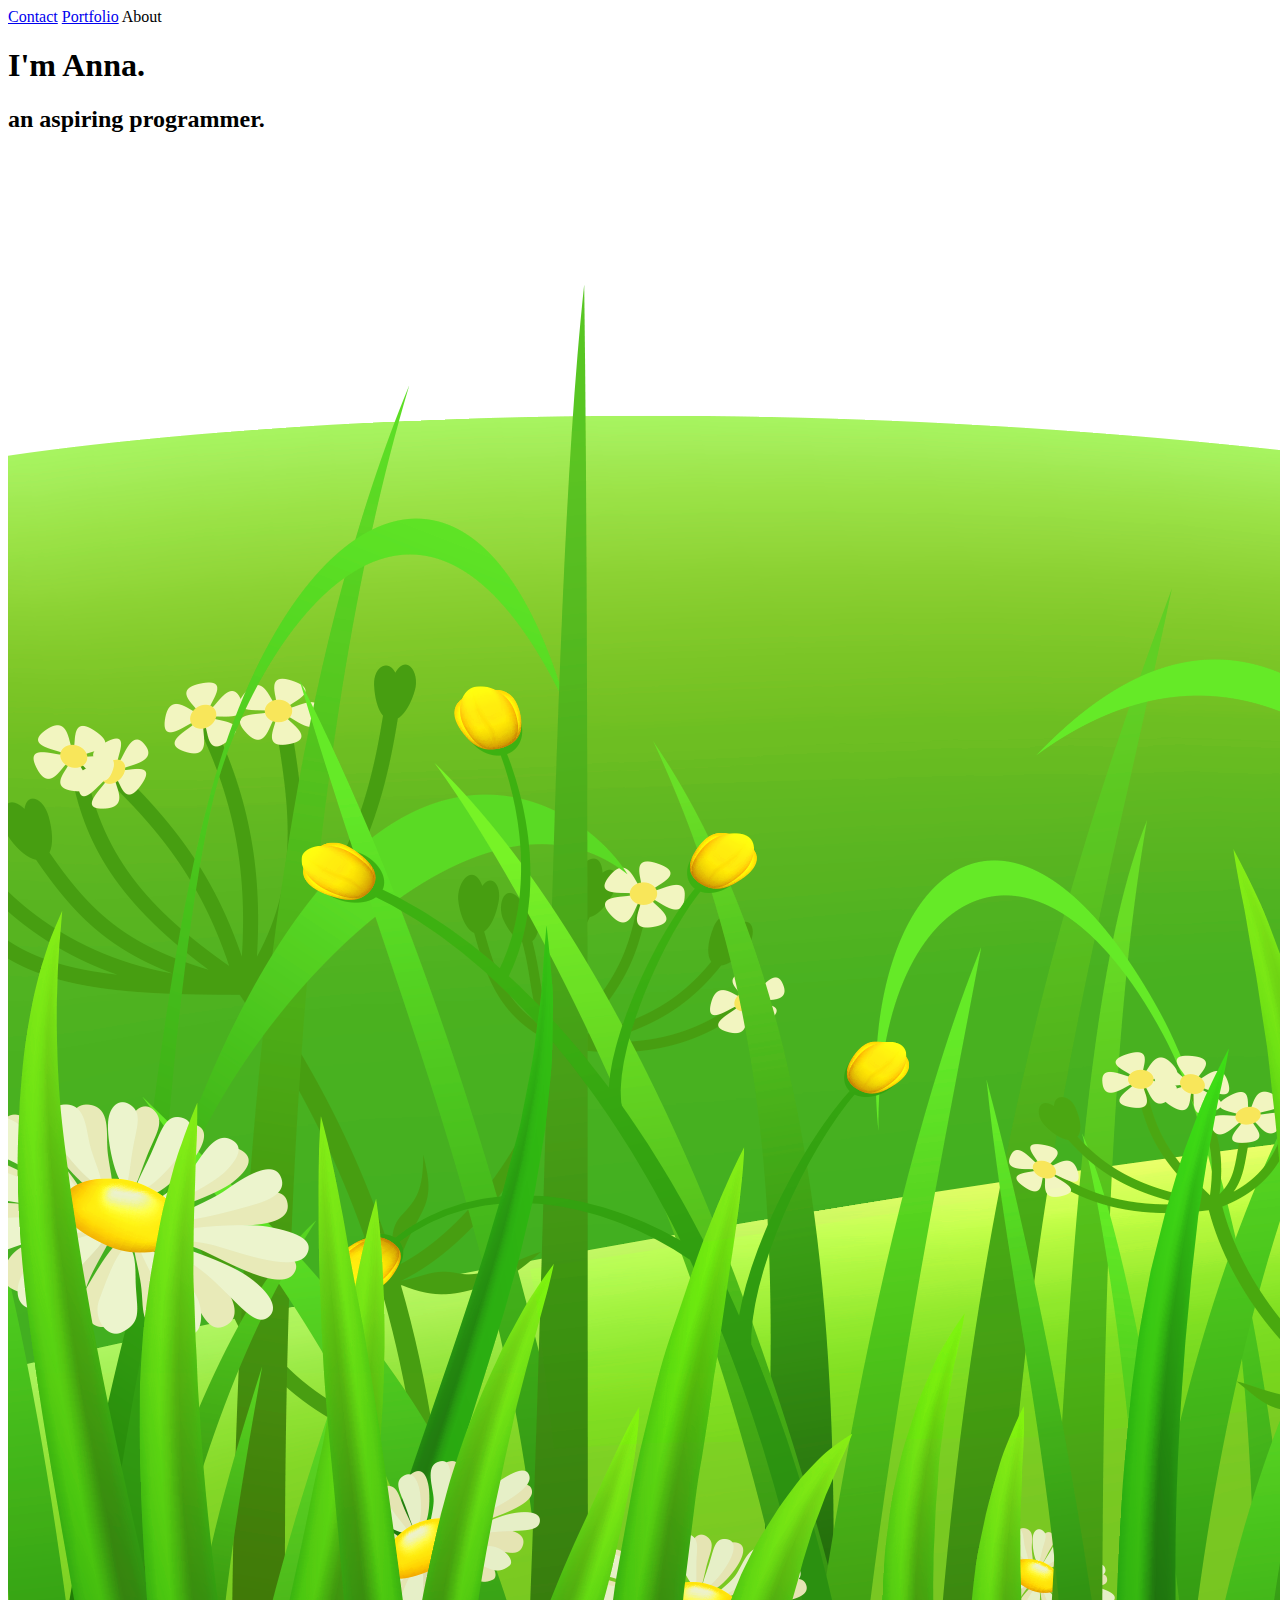
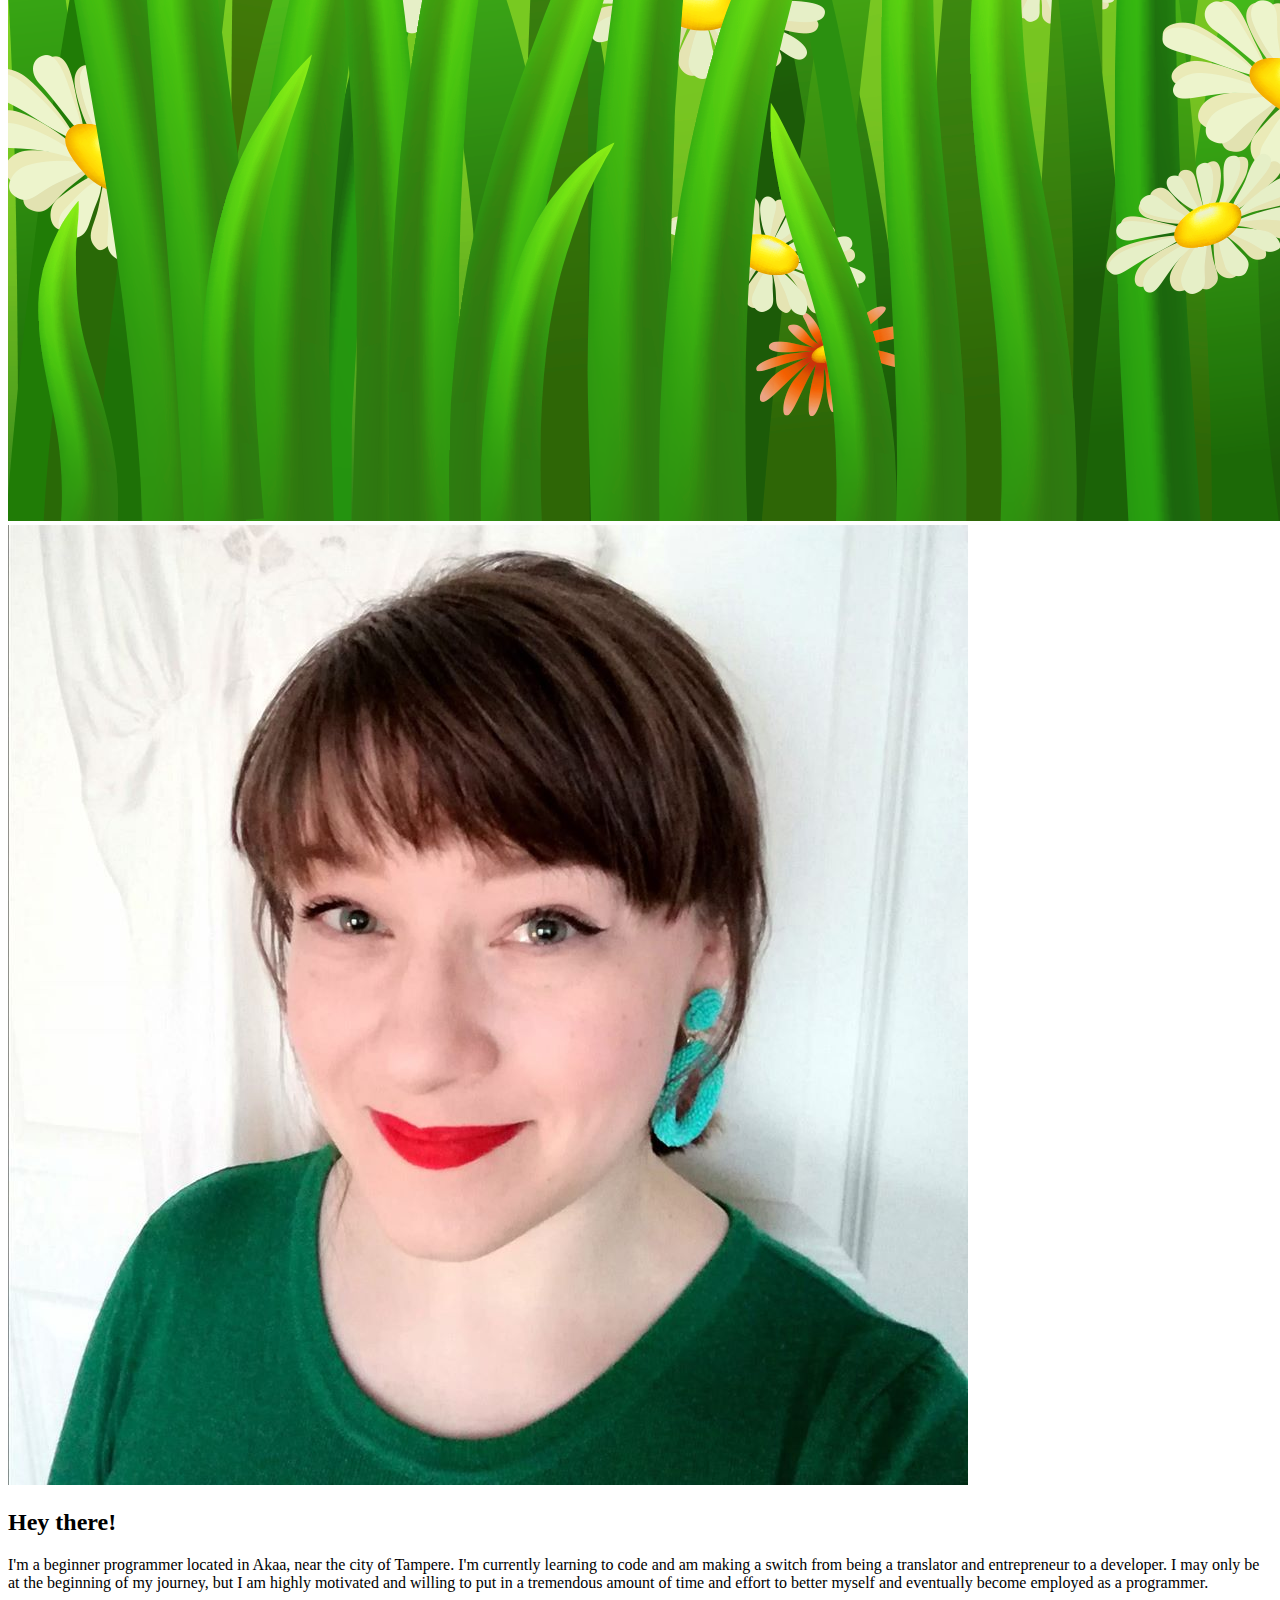
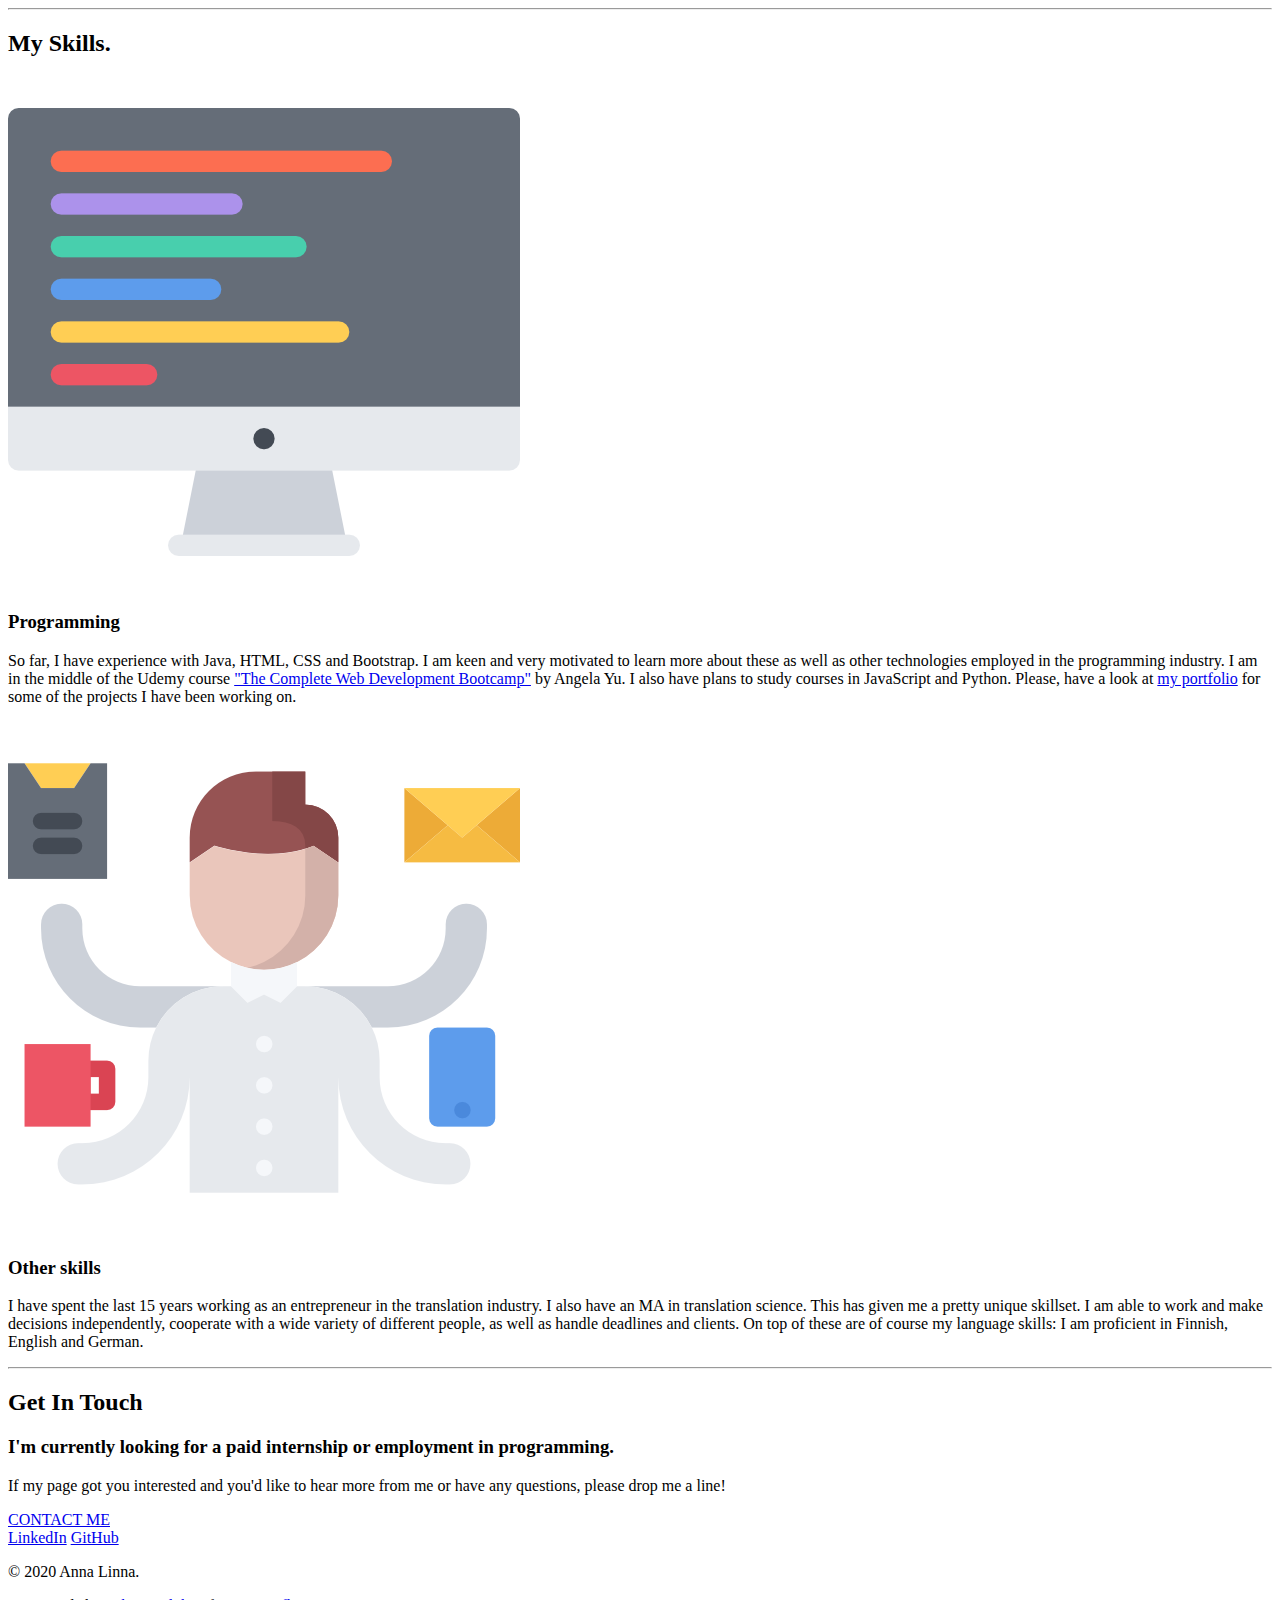
==== index.html @ 92593e17 "initial upload" ====
<!DOCTYPE html>
<html lang="en" dir="ltr">

<head>
  <meta charset="utf-8">
  <title>Anna Linna</title>
  <link rel="stylesheet" href="css/styles.css">
  <link href="https://fonts.googleapis.com/css?family=Abel|Indie+Flower|Overpass&display=swap" rel="stylesheet">

</head>

<body>

  <div class="top-container">
    <a class="header-link" href="#contact">Contact</a>
    <a class="header-link" href="portfolio.html">Portfolio</a>
    <a class="header-link">About</a>
    <h1>I'm Anna.</h1>
    <h2>an aspiring programmer.</h2>
    <img class="meadow" src="images/meadow.png" alt="meadow-img">
  </div>
  <div class="middle-container">
    <div class="profile">
      <img class="profilepic" src="images/profiili-helmikuu.jpg" alt="profile-picture">
      <h2>Hey there!</h2>
      <p class="hey">I'm a beginner programmer located in Akaa, near the city of Tampere.
        I'm currently learning to code and am making a switch from being a translator and entrepreneur to a developer.
        I may only be at the beginning of my journey, but I am highly motivated and willing to put in a tremendous amount of
        time and effort to better myself and eventually become employed as a programmer.</p>
    </div>
    <hr>
    <div class="skills">
      <h2>My Skills.</h2>
      <div class="item-row">
        <img class="left-image" src="images/programming.png" alt="programming-image">
        <h3>Programming</h3>
        <p>So far, I have experience with Java, HTML, CSS and Bootstrap.
          I am keen and very motivated to learn more
          about these as well as other technologies employed in the programming industry. I am in the middle of the Udemy course
          <a href="https://www.udemy.com/course/the-complete-web-development-bootcamp/">"The Complete Web Development Bootcamp"</a> by Angela Yu.
          I also have plans to study courses in JavaScript and Python. Please, have a look at <a href="portfolio.html"> my portfolio</a>
          for some of the projects I have been working on.</p>
      </div>
      <div class="item-row">
        <img class="right-image" src="images/multitask.png" alt="multitask-image">
        <h3>Other skills</h3>
        <p>I have spent the last 15 years working as an entrepreneur in the translation industry. I also have an MA in translation science.
          This has given me a pretty unique skillset. I am able to work and make decisions independently, cooperate with a wide variety of different people, as well as handle deadlines and clients.
          On top of these are of course my language skills: I am proficient in Finnish, English and German.
        </p>
      </div>
    </div>
    <hr>
    <div class="contact-me">
      <h2>Get In Touch</h2>
      <h3>I'm currently looking for a paid internship or employment in programming.</h3>
      <p>If my page got you interested and you'd like to hear more from me or have any questions, please drop me a line!</p>
      <a class="mail-button btn" href="mailto:linna.anna@gmail.com">CONTACT ME</a>
    </div>
  </div>


  <div class="bottom-container" id="contact">
    <a class="footer-link" href="https://www.linkedin.com/in/linnaanna">LinkedIn</a>
    <a class="footer-link" href="https://github.com/linnaanna/">GitHub</a>
    <p class="copyright">© 2020 Anna Linna.</p>

    <p class="attribution">Icons made by <a href="https://www.flaticon.com/<?=_('authors/')?>nikita-golubev" title="Nikita Golubev">Nikita Golubev</a> from <a href="https://www.flaticon.com/" title="Flaticon">www.flaticon.com</a></p>
  </div>

</body>

</html>
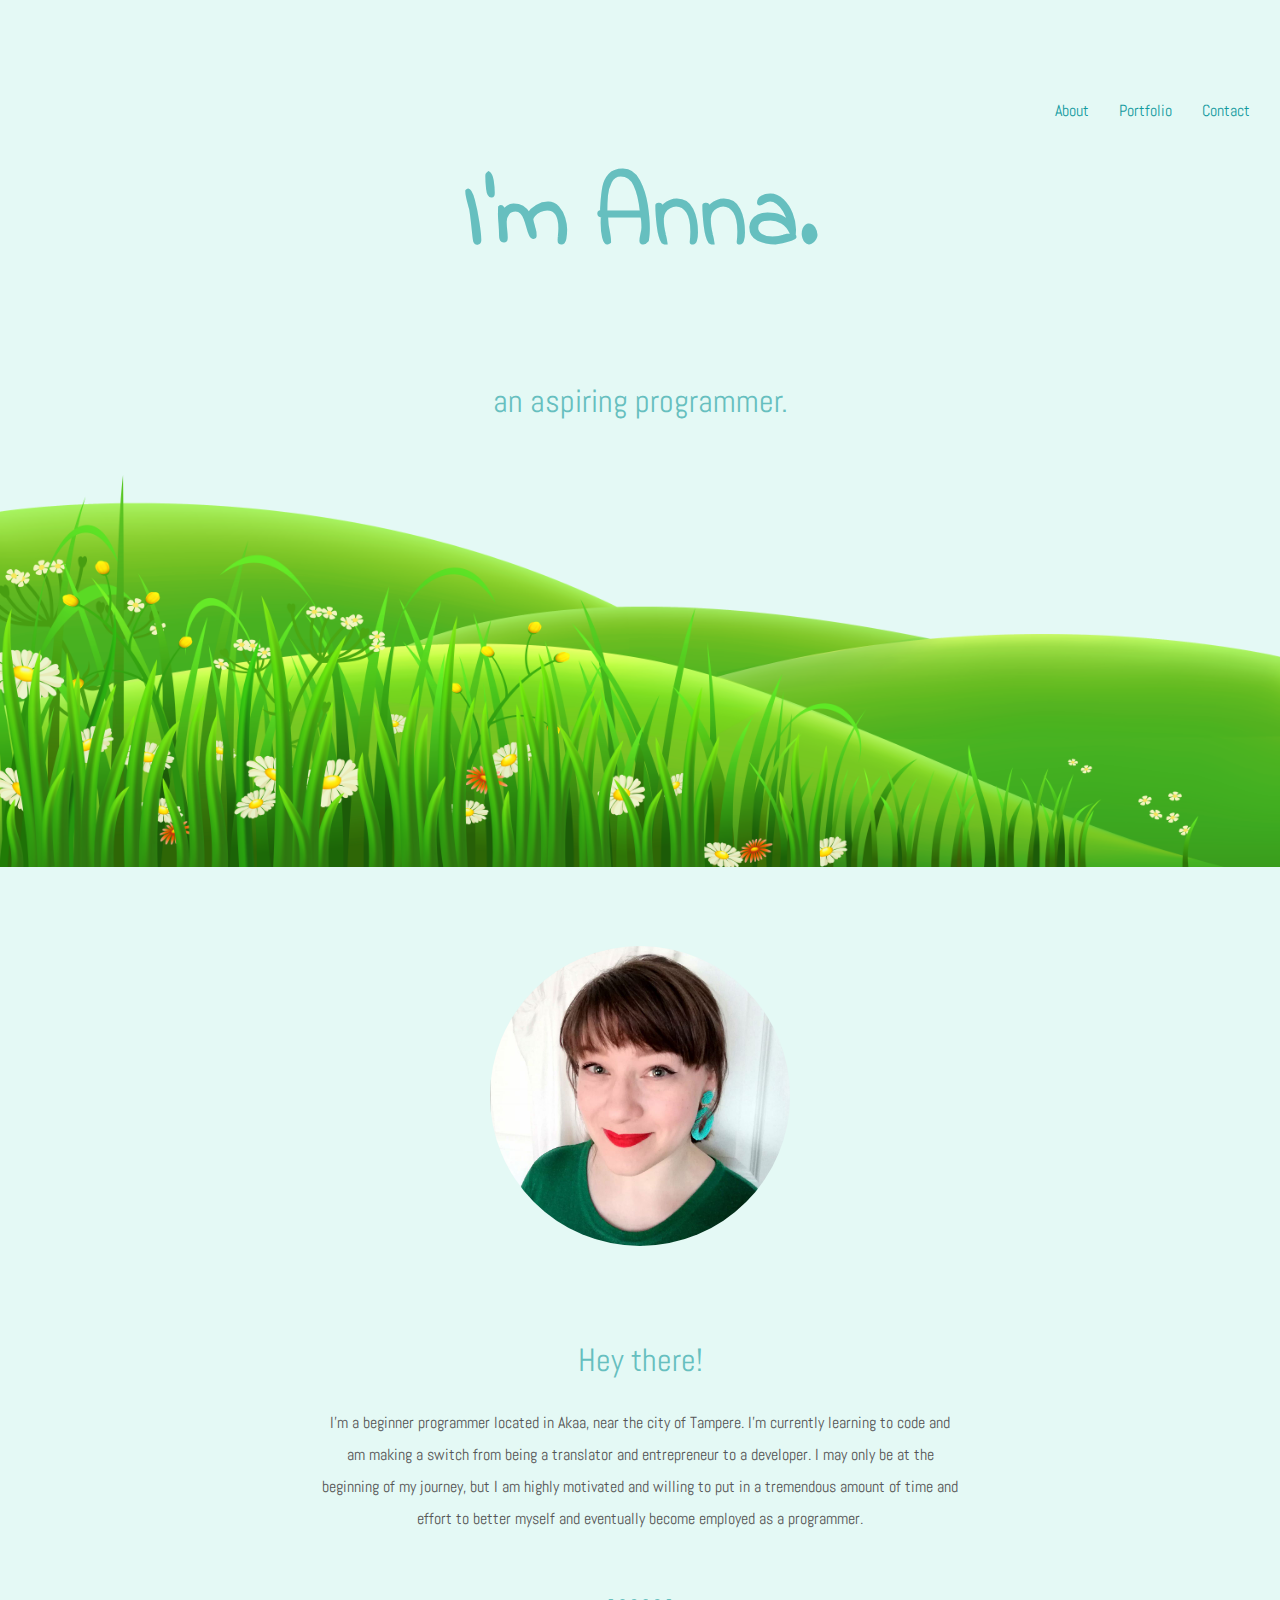
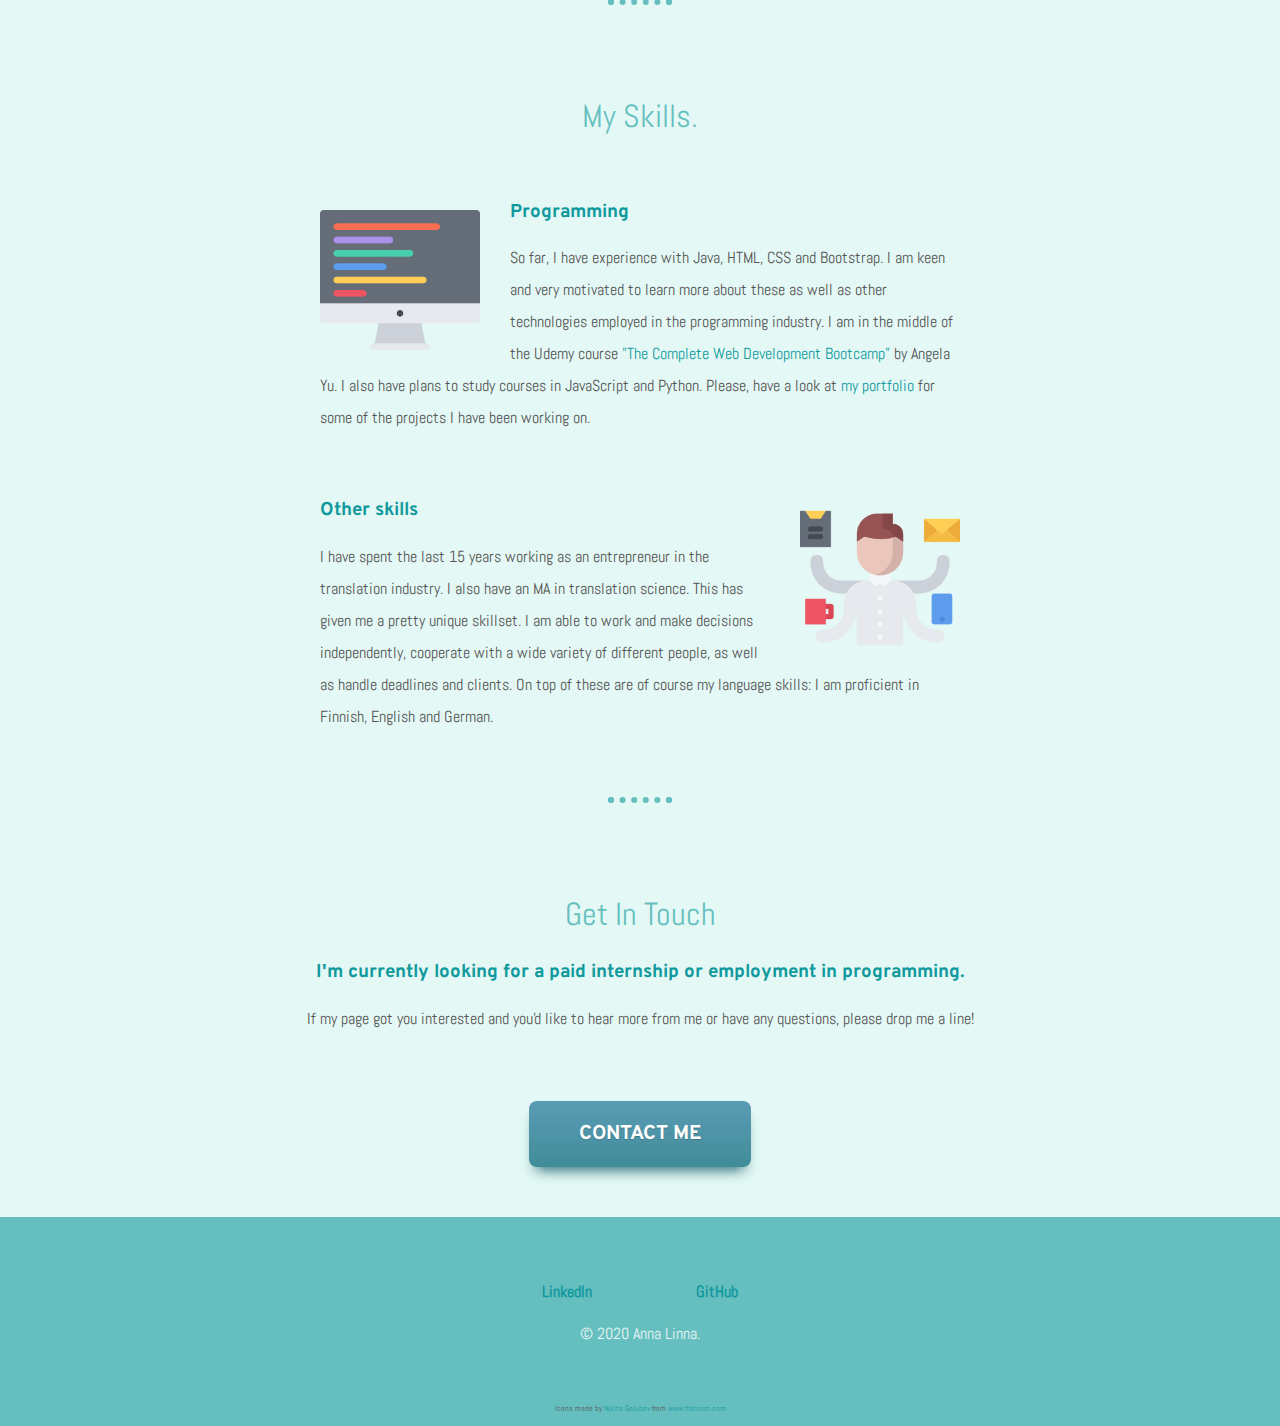
==== commit 1c928fe0: "Bug fix" ====
--- a/index.html
+++ b/index.html
@@ -4,7 +4,7 @@
 <head>
   <meta charset="utf-8">
   <title>Anna Linna</title>
-  <link rel="stylesheet" href="css/styles.css">
+  <link rel="stylesheet" href="CSS/styles.css">
   <link href="https://fonts.googleapis.com/css?family=Abel|Indie+Flower|Overpass&display=swap" rel="stylesheet">
 
 </head>
--- a/CSS/styles.css
+++ b/CSS/styles.css
@@ -0,0 +1,182 @@
+body {
+  margin: 0;
+  text-align: center;
+}
+
+h1 {
+  font-size: 6rem;
+  margin: 50px auto 0 auto;
+  font-family: 'Indie Flower', cursive;
+  color: #66BFBF;
+}
+
+h2 {
+  font-family: 'Abel', sans-serif;
+  font-size: 2rem;
+  color: #66BFBF;
+  font-weight: normal;
+  padding-top: 5%;
+}
+
+h3 {
+  font-family: 'Overpass', sans-serif;
+  color: #11999E;
+}
+
+p {
+  color: #545454;
+  font-family: 'Abel', sans-serif;
+  line-height: 2;
+}
+
+a {
+  color: #11999E;
+  font-family: 'Abel', sans-serif;
+  text-decoration: none;
+}
+
+a:hover {
+  color: #61d4b3;
+}
+
+hr {
+  border: dotted #66BFBF 6px;
+  border-bottom: none;
+  width: 4%;
+  margin-top: auto;
+}
+
+/* Top container about*/
+.hey {
+  width: 50%;
+  margin: auto auto 5% auto;
+}
+
+.top-container {
+  background-color: #e4f9f5;
+  position: relative;
+  padding-top: 100px;
+}
+
+.top-cloud {
+  position: absolute;
+  right: 300px;
+  top: 50px;
+}
+
+.meadow {
+  width: 100%;
+}
+
+.header-link {
+  text-decoration: none;
+  float: right;
+  padding-right: 30px;
+}
+
+/* Middle container */
+.middle-container {
+  background-color: #e4f9f5;
+}
+
+.profilepic {
+  height: 300px;
+  margin-top: 75px;
+  border-radius: 100%;
+}
+
+.left-image {
+  width: 25%;
+  float: left;
+  margin-right: 30px;
+}
+
+.right-image {
+  width: 25%;
+  float: right;
+  margin-left: 30px;
+}
+
+.item-row {
+  width: 50%;
+  margin: 5% auto 5% auto;
+  text-align: left;
+}
+
+/* Bottom container */
+.bottom-container {
+  background-color: #66BFBF;
+  padding-top: 5%;
+}
+
+.btn {
+  -moz-box-shadow: 0 10px 14px -7px #276873;
+  -webkit-box-shadow: 0 10px 14px -7px #276873;
+  box-shadow: 0 10px 14px -7px #276873;
+  background: -webkit-gradient(linear, left top, left bottom, color-stop(0.05, #599bb3), color-stop(1, #408c99));
+  background: -moz-linear-gradient(top, #599bb3 5%, #408c99 100%);
+  background: -webkit-linear-gradient(top, #599bb3 5%, #408c99 100%);
+  background: -o-linear-gradient(top, #599bb3 5%, #408c99 100%);
+  background: -ms-linear-gradient(top, #599bb3 5%, #408c99 100%);
+  background: linear-gradient(to bottom, #599bb3 5%, #408c99 100%);
+  filter: progid:DXImageTransform.Microsoft.gradient(startColorstr='#599bb3', endColorstr='#408c99', GradientType=0);
+  background-color: #599bb3;
+  -webkit-border-radius: 8px;
+  -moz-border-radius: 8px;
+  border-radius: 8px;
+  display: inline-block;
+  cursor: pointer;
+  color: #ffffff;
+  font-family: 'Overpass', sans-serif;
+  font-size: 20px;
+  font-weight: bold;
+  padding: 20px 50px;
+  margin-top: 50px;
+  margin-bottom: 50px;
+  text-decoration: none;
+  text-shadow: 0 1px 0 #3d768a;
+}
+
+.btn:hover {
+  background: -webkit-gradient(linear, left top, left bottom, color-stop(0.05, #408c99), color-stop(1, #599bb3));
+  background: -moz-linear-gradient(top, #408c99 5%, #599bb3 100%);
+  background: -webkit-linear-gradient(top, #408c99 5%, #599bb3 100%);
+  background: -o-linear-gradient(top, #408c99 5%, #599bb3 100%);
+  background: -ms-linear-gradient(top, #408c99 5%, #599bb3 100%);
+  background: linear-gradient(to bottom, #408c99 5%, #599bb3 100%);
+  filter: progid:DXImageTransform.Microsoft.gradient(startColorstr='#408c99', endColorstr='#599bb3', GradientType=0);
+  background-color: #408c99;
+}
+
+.btn:active {
+  position: relative;
+  top: 1px;
+}
+
+.footer-link {
+  color: #11999E;
+  padding: 50px;
+  margin-top: 50px;
+  font-size: 1rem;
+  font-weight: bold;
+  text-decoration: none;
+}
+
+.copyright {
+  color: #EAF6F6;
+}
+
+.attribution {
+  font-size: 0.5rem;
+  margin-top: 50px;
+  margin-bottom: 0;
+  padding-bottom: 10px;
+}
+
+/* Top container portfolio */
+.top-container-portfolio {
+  height: 20%;
+  background-color: #e4f9f5;
+  padding-top: 100px;
+  padding-bottom: 5%;
+}
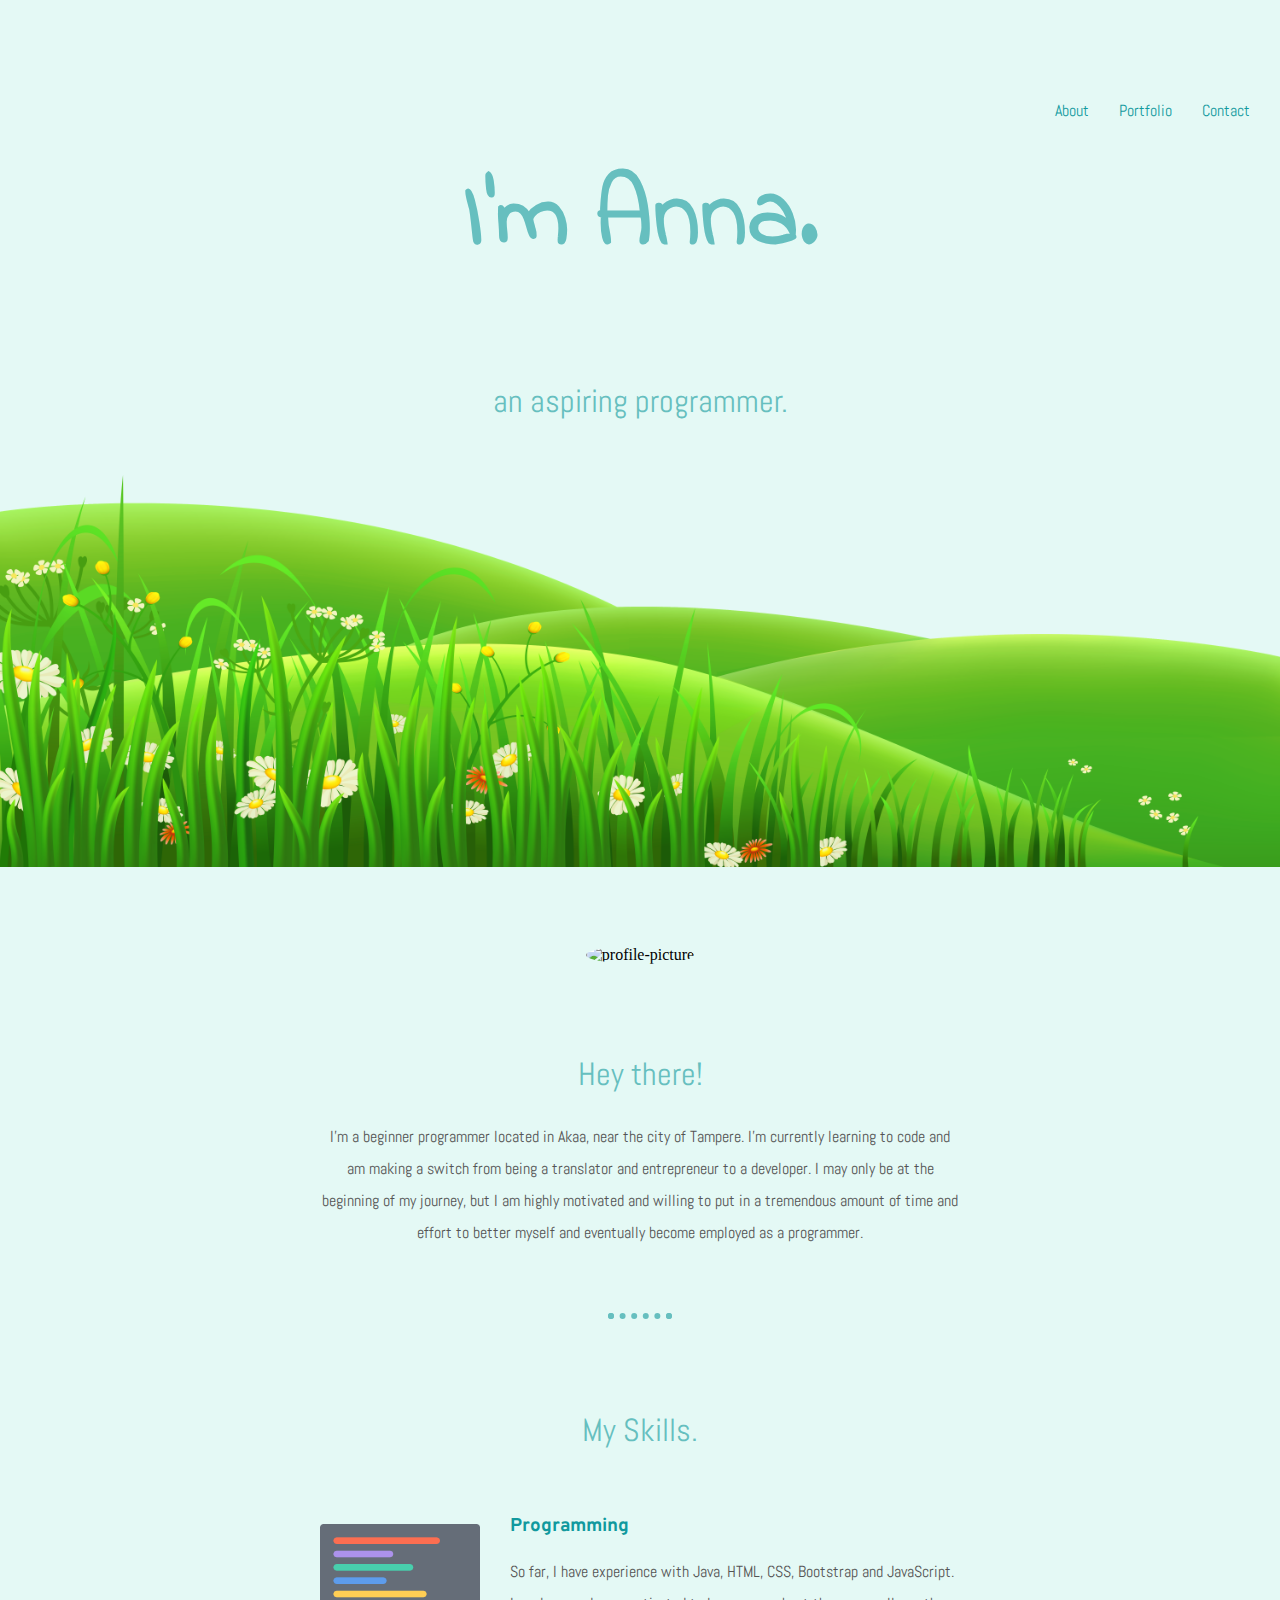
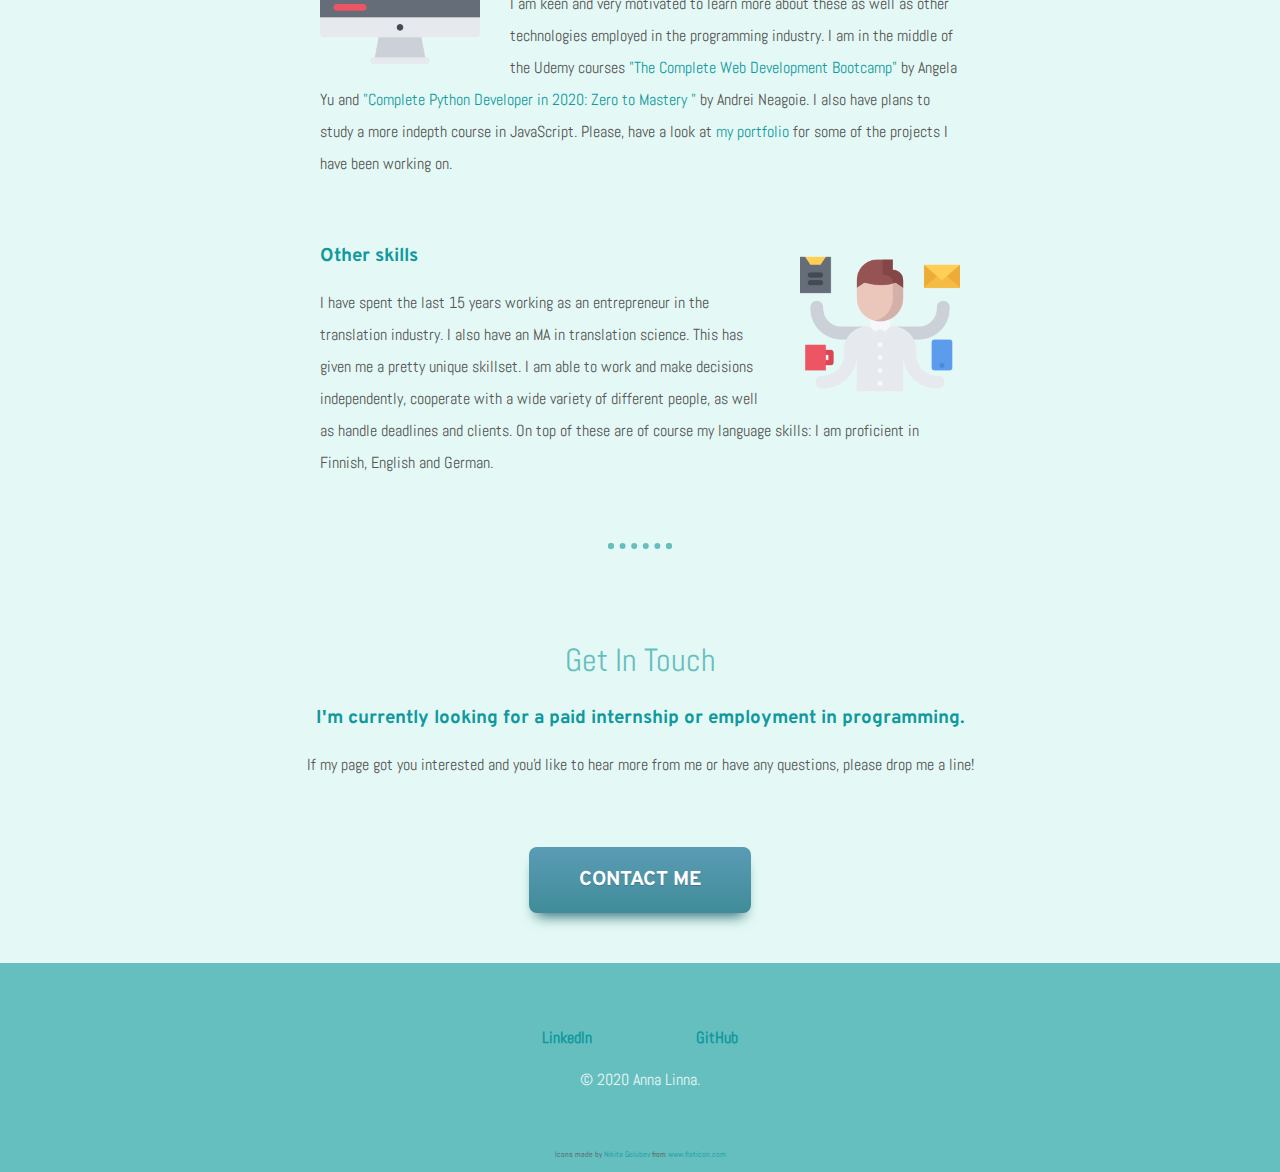
==== commit cb43dd00: "Update index.html" ====
--- a/index.html
+++ b/index.html
@@ -21,7 +21,7 @@
   </div>
   <div class="middle-container">
     <div class="profile">
-      <img class="profilepic" src="images/profiili-helmikuu.jpg" alt="profile-picture">
+      <img class="profilepic" src="images/profiilielokuu.jpg" alt="profile-picture">
       <h2>Hey there!</h2>
       <p class="hey">I'm a beginner programmer located in Akaa, near the city of Tampere.
         I'm currently learning to code and am making a switch from being a translator and entrepreneur to a developer.
@@ -34,11 +34,12 @@
       <div class="item-row">
         <img class="left-image" src="images/programming.png" alt="programming-image">
         <h3>Programming</h3>
-        <p>So far, I have experience with Java, HTML, CSS and Bootstrap.
+        <p>So far, I have experience with Java, HTML, CSS, Bootstrap and JavaScript.
           I am keen and very motivated to learn more
-          about these as well as other technologies employed in the programming industry. I am in the middle of the Udemy course
-          <a href="https://www.udemy.com/course/the-complete-web-development-bootcamp/">"The Complete Web Development Bootcamp"</a> by Angela Yu.
-          I also have plans to study courses in JavaScript and Python. Please, have a look at <a href="portfolio.html"> my portfolio</a>
+          about these as well as other technologies employed in the programming industry. I am in the middle of the Udemy courses
+          <a href="https://www.udemy.com/course/the-complete-web-development-bootcamp/">"The Complete Web Development Bootcamp"</a> by Angela Yu 
+          and <a href="https://www.udemy.com/course/complete-python-developer-zero-to-mastery/">"Complete Python Developer in 2020: Zero to Mastery "</a> by Andrei Neagoie.
+          I also have plans to study a more indepth course in JavaScript. Please, have a look at <a href="portfolio.html"> my portfolio</a>
           for some of the projects I have been working on.</p>
       </div>
       <div class="item-row">
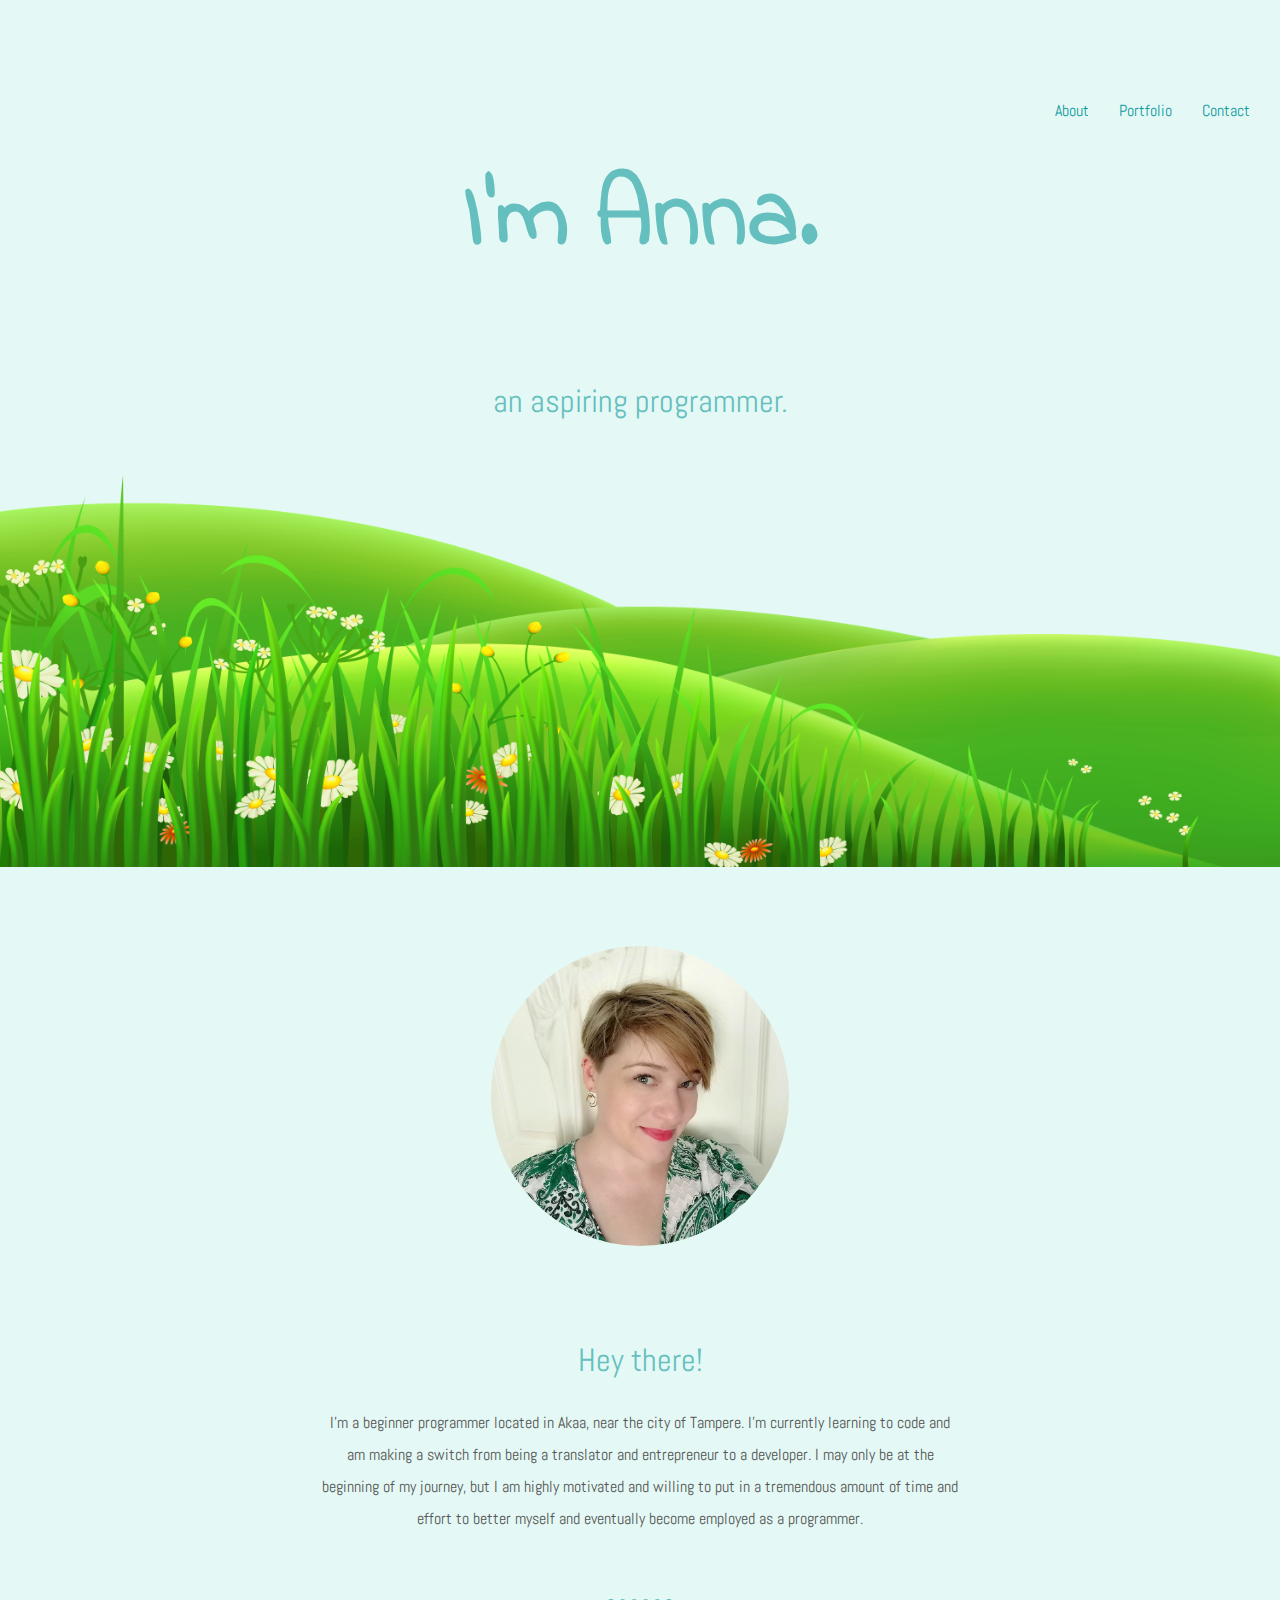
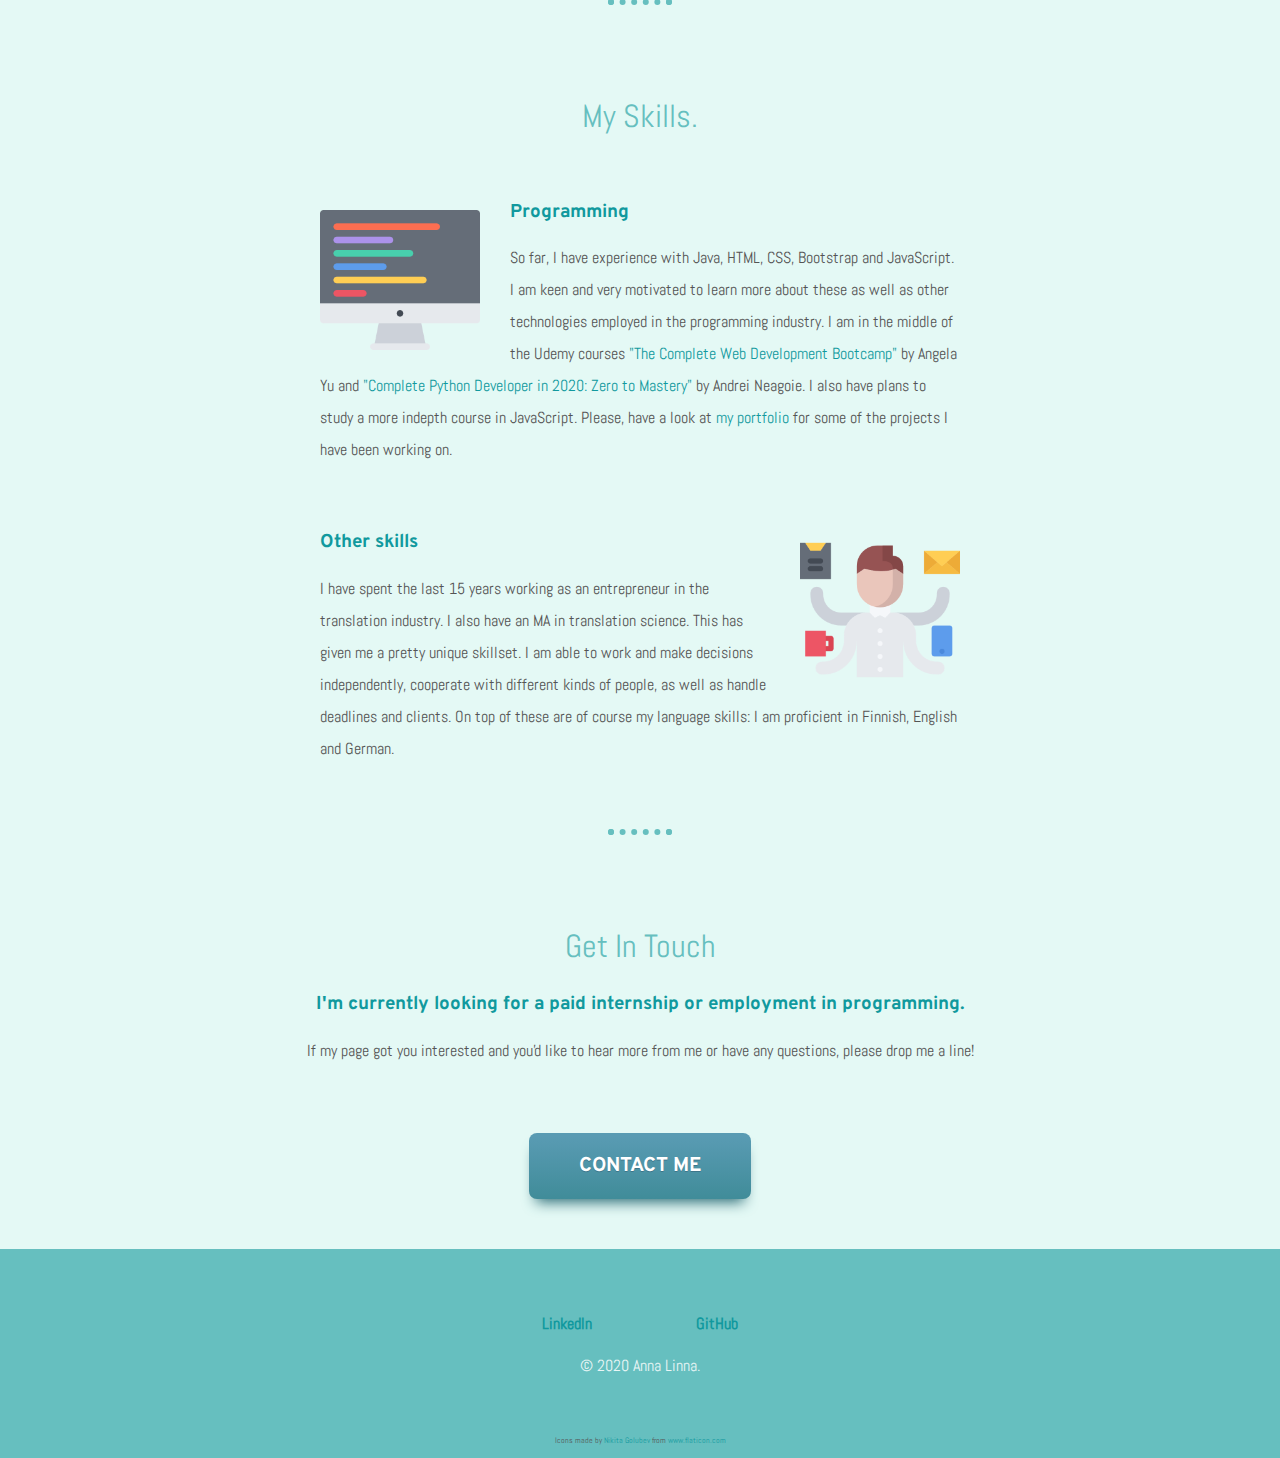
==== commit 67785cfa: "Update index.html" ====
--- a/index.html
+++ b/index.html
@@ -38,7 +38,7 @@
           I am keen and very motivated to learn more
           about these as well as other technologies employed in the programming industry. I am in the middle of the Udemy courses
           <a href="https://www.udemy.com/course/the-complete-web-development-bootcamp/">"The Complete Web Development Bootcamp"</a> by Angela Yu 
-          and <a href="https://www.udemy.com/course/complete-python-developer-zero-to-mastery/">"Complete Python Developer in 2020: Zero to Mastery "</a> by Andrei Neagoie.
+          and <a href="https://www.udemy.com/course/complete-python-developer-zero-to-mastery/">"Complete Python Developer in 2020: Zero to Mastery"</a> by Andrei Neagoie.
           I also have plans to study a more indepth course in JavaScript. Please, have a look at <a href="portfolio.html"> my portfolio</a>
           for some of the projects I have been working on.</p>
       </div>
@@ -46,7 +46,7 @@
         <img class="right-image" src="images/multitask.png" alt="multitask-image">
         <h3>Other skills</h3>
         <p>I have spent the last 15 years working as an entrepreneur in the translation industry. I also have an MA in translation science.
-          This has given me a pretty unique skillset. I am able to work and make decisions independently, cooperate with a wide variety of different people, as well as handle deadlines and clients.
+          This has given me a pretty unique skillset. I am able to work and make decisions independently, cooperate with different kinds of people, as well as handle deadlines and clients.
           On top of these are of course my language skills: I am proficient in Finnish, English and German.
         </p>
       </div>
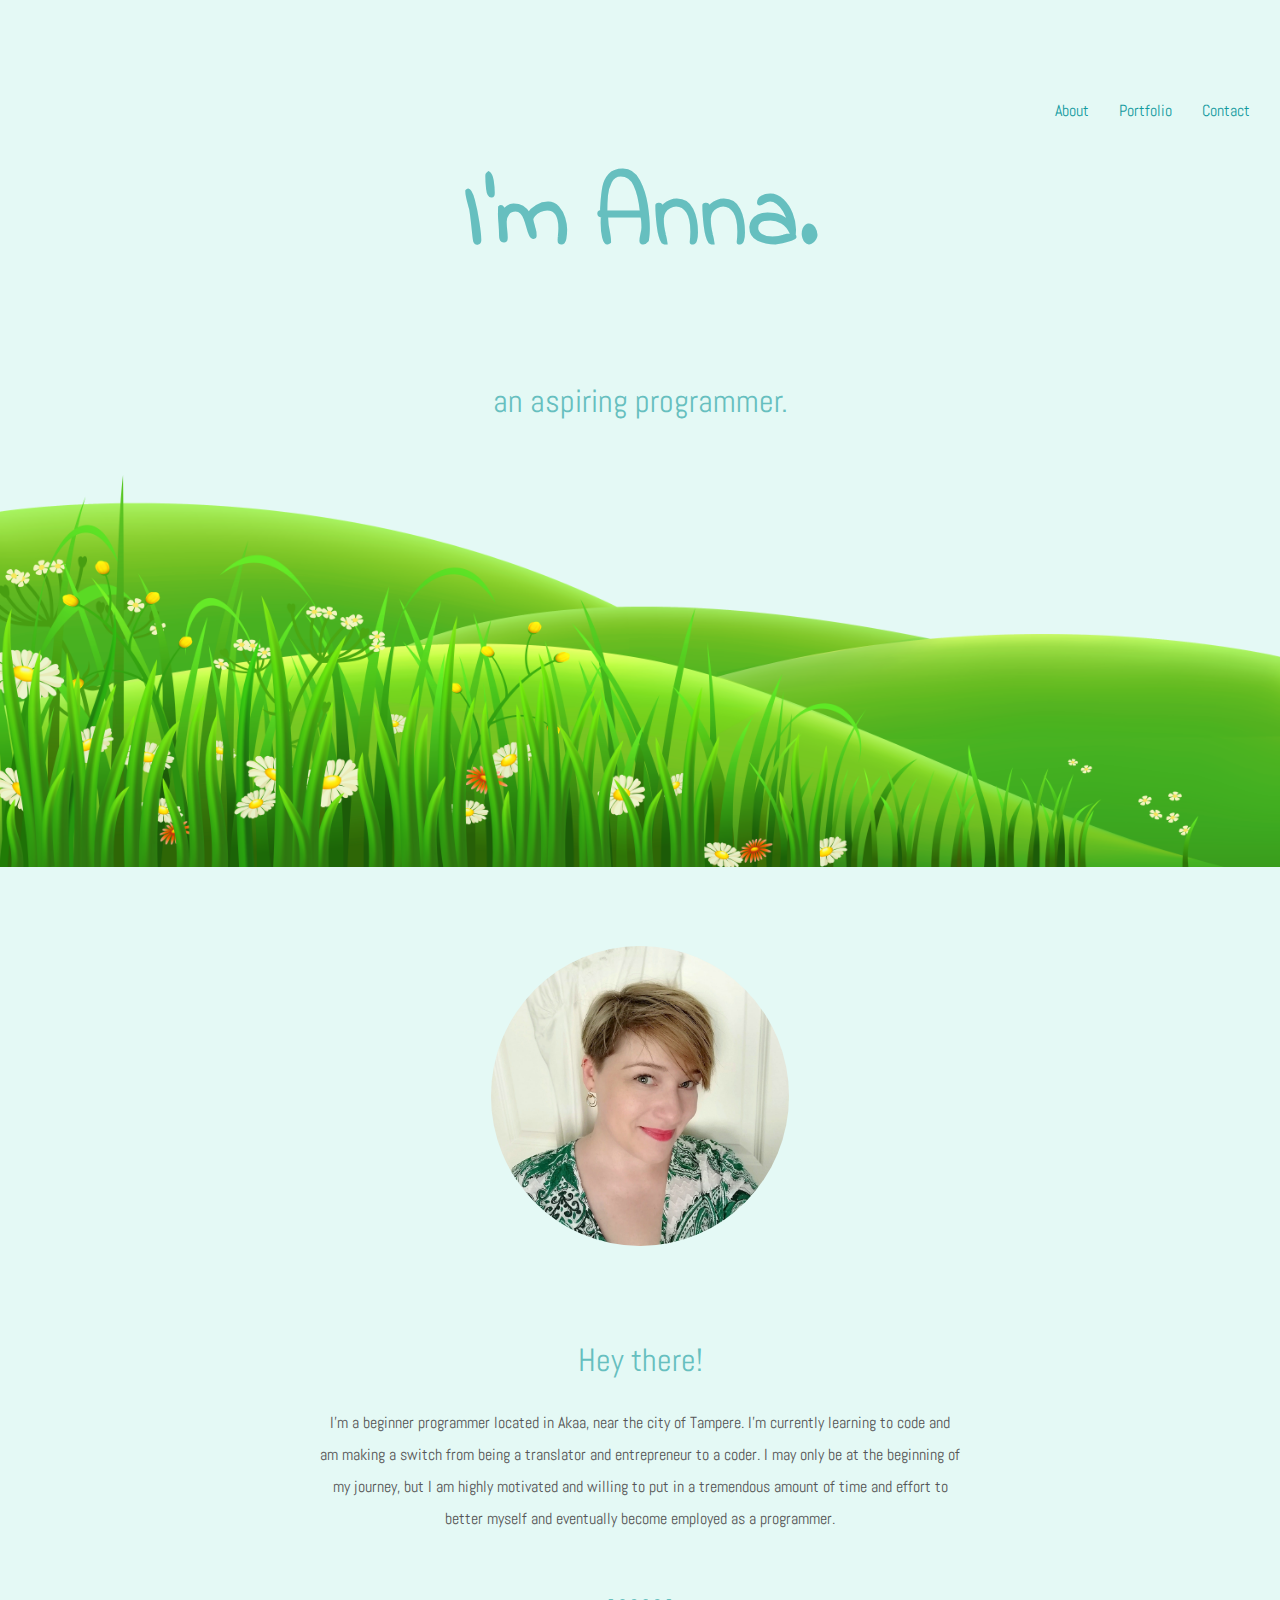
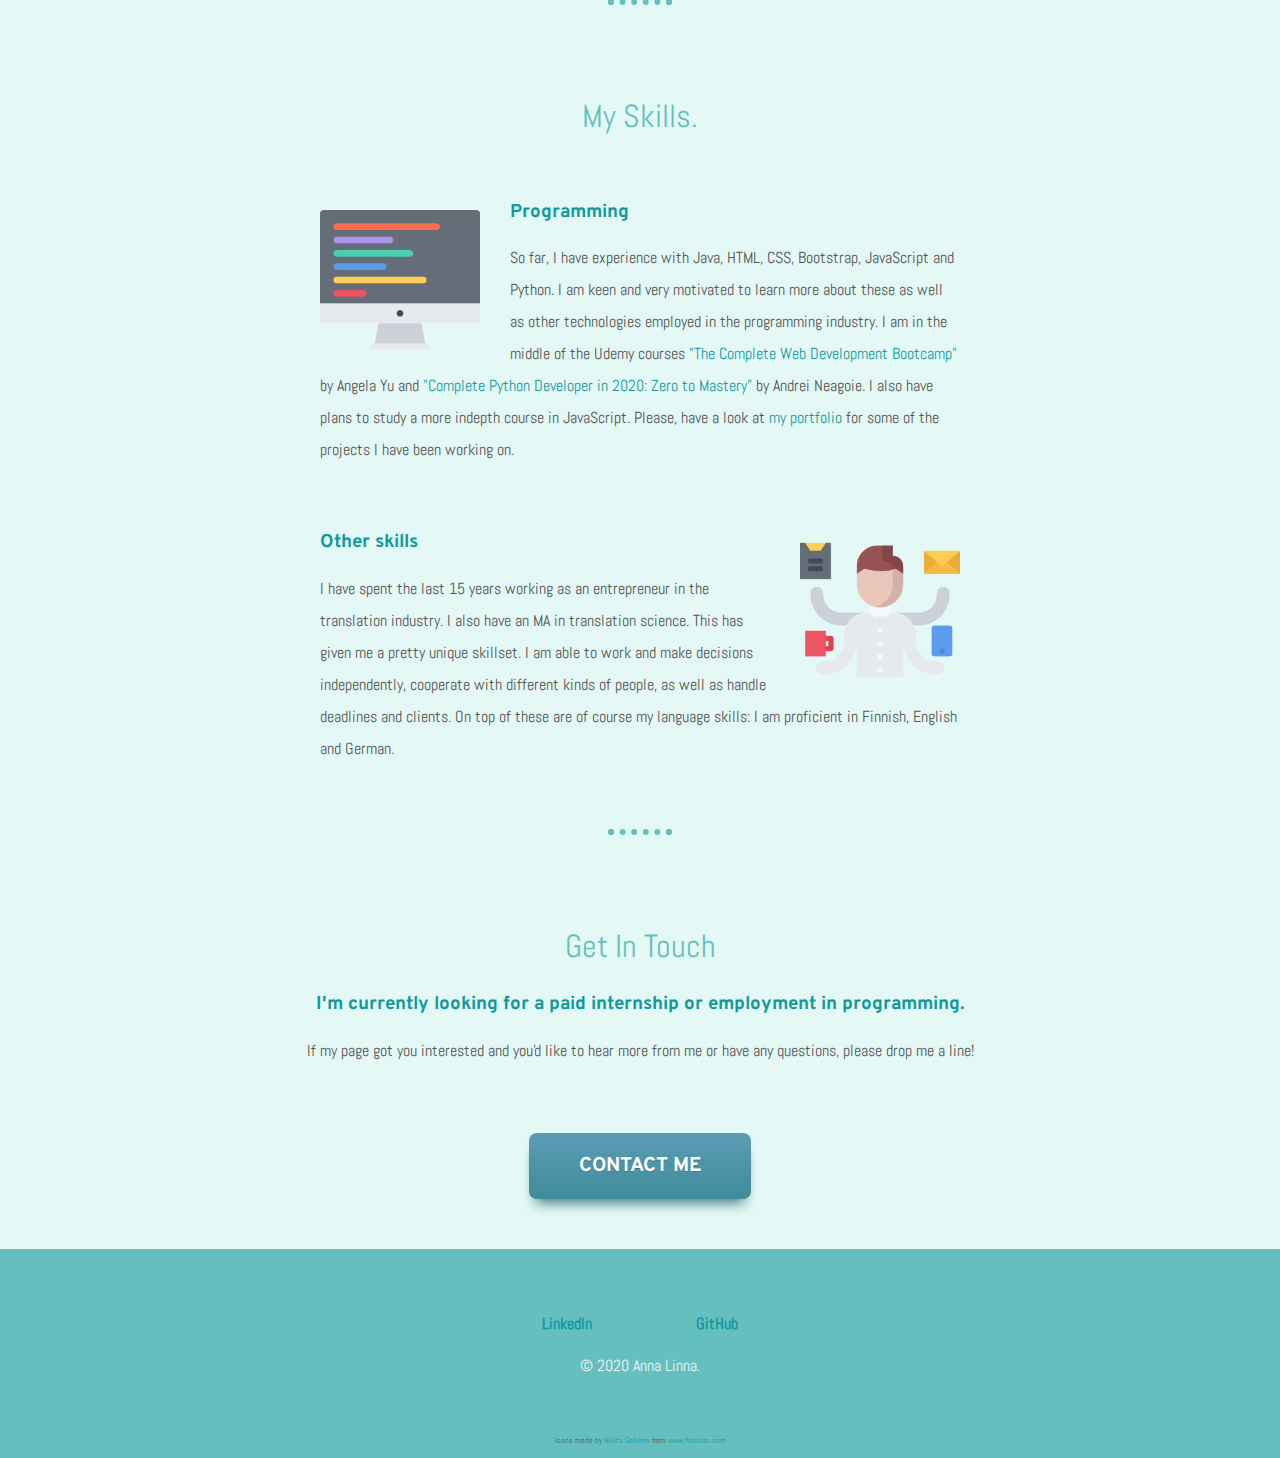
==== commit 294829d7: "Update index.html" ====
--- a/index.html
+++ b/index.html
@@ -24,7 +24,7 @@
       <img class="profilepic" src="images/profiilielokuu.jpg" alt="profile-picture">
       <h2>Hey there!</h2>
       <p class="hey">I'm a beginner programmer located in Akaa, near the city of Tampere.
-        I'm currently learning to code and am making a switch from being a translator and entrepreneur to a developer.
+        I'm currently learning to code and am making a switch from being a translator and entrepreneur to a coder.
         I may only be at the beginning of my journey, but I am highly motivated and willing to put in a tremendous amount of
         time and effort to better myself and eventually become employed as a programmer.</p>
     </div>
@@ -34,7 +34,7 @@
       <div class="item-row">
         <img class="left-image" src="images/programming.png" alt="programming-image">
         <h3>Programming</h3>
-        <p>So far, I have experience with Java, HTML, CSS, Bootstrap and JavaScript.
+        <p>So far, I have experience with Java, HTML, CSS, Bootstrap, JavaScript and Python.
           I am keen and very motivated to learn more
           about these as well as other technologies employed in the programming industry. I am in the middle of the Udemy courses
           <a href="https://www.udemy.com/course/the-complete-web-development-bootcamp/">"The Complete Web Development Bootcamp"</a> by Angela Yu 
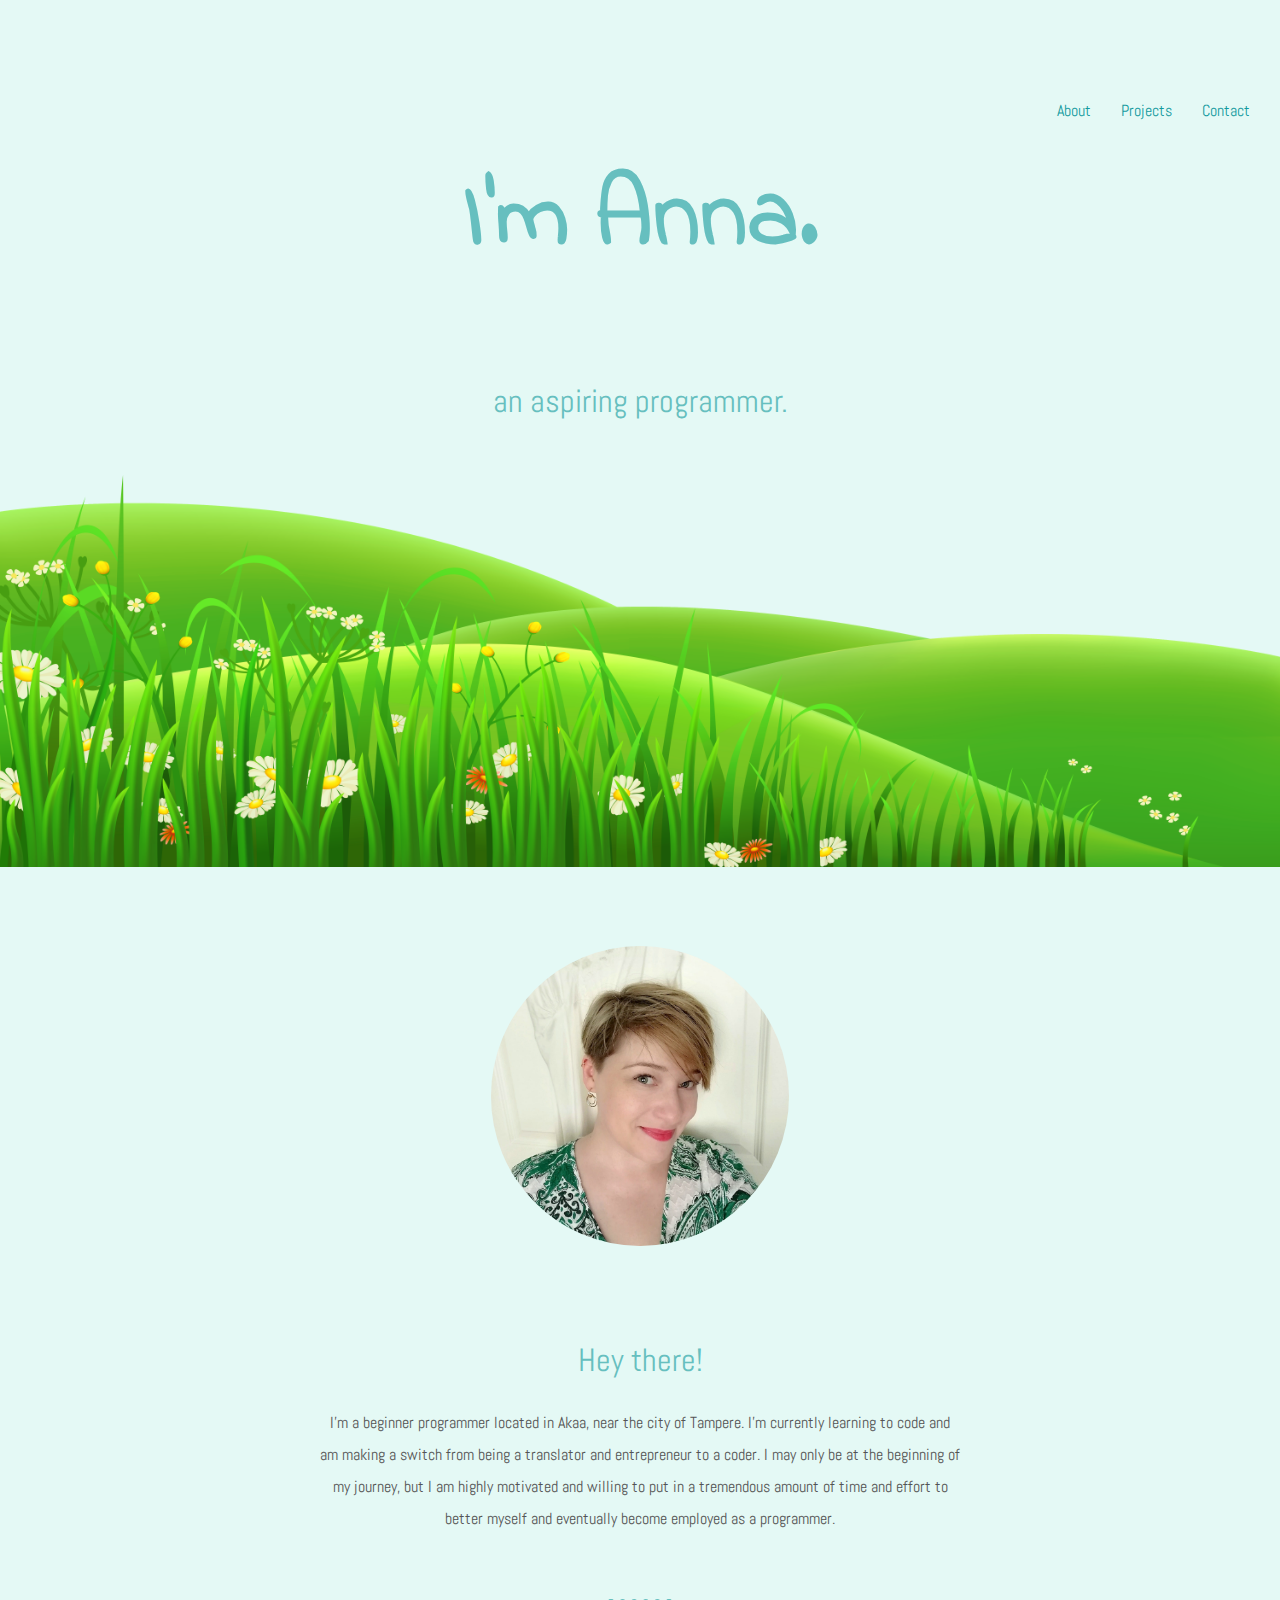
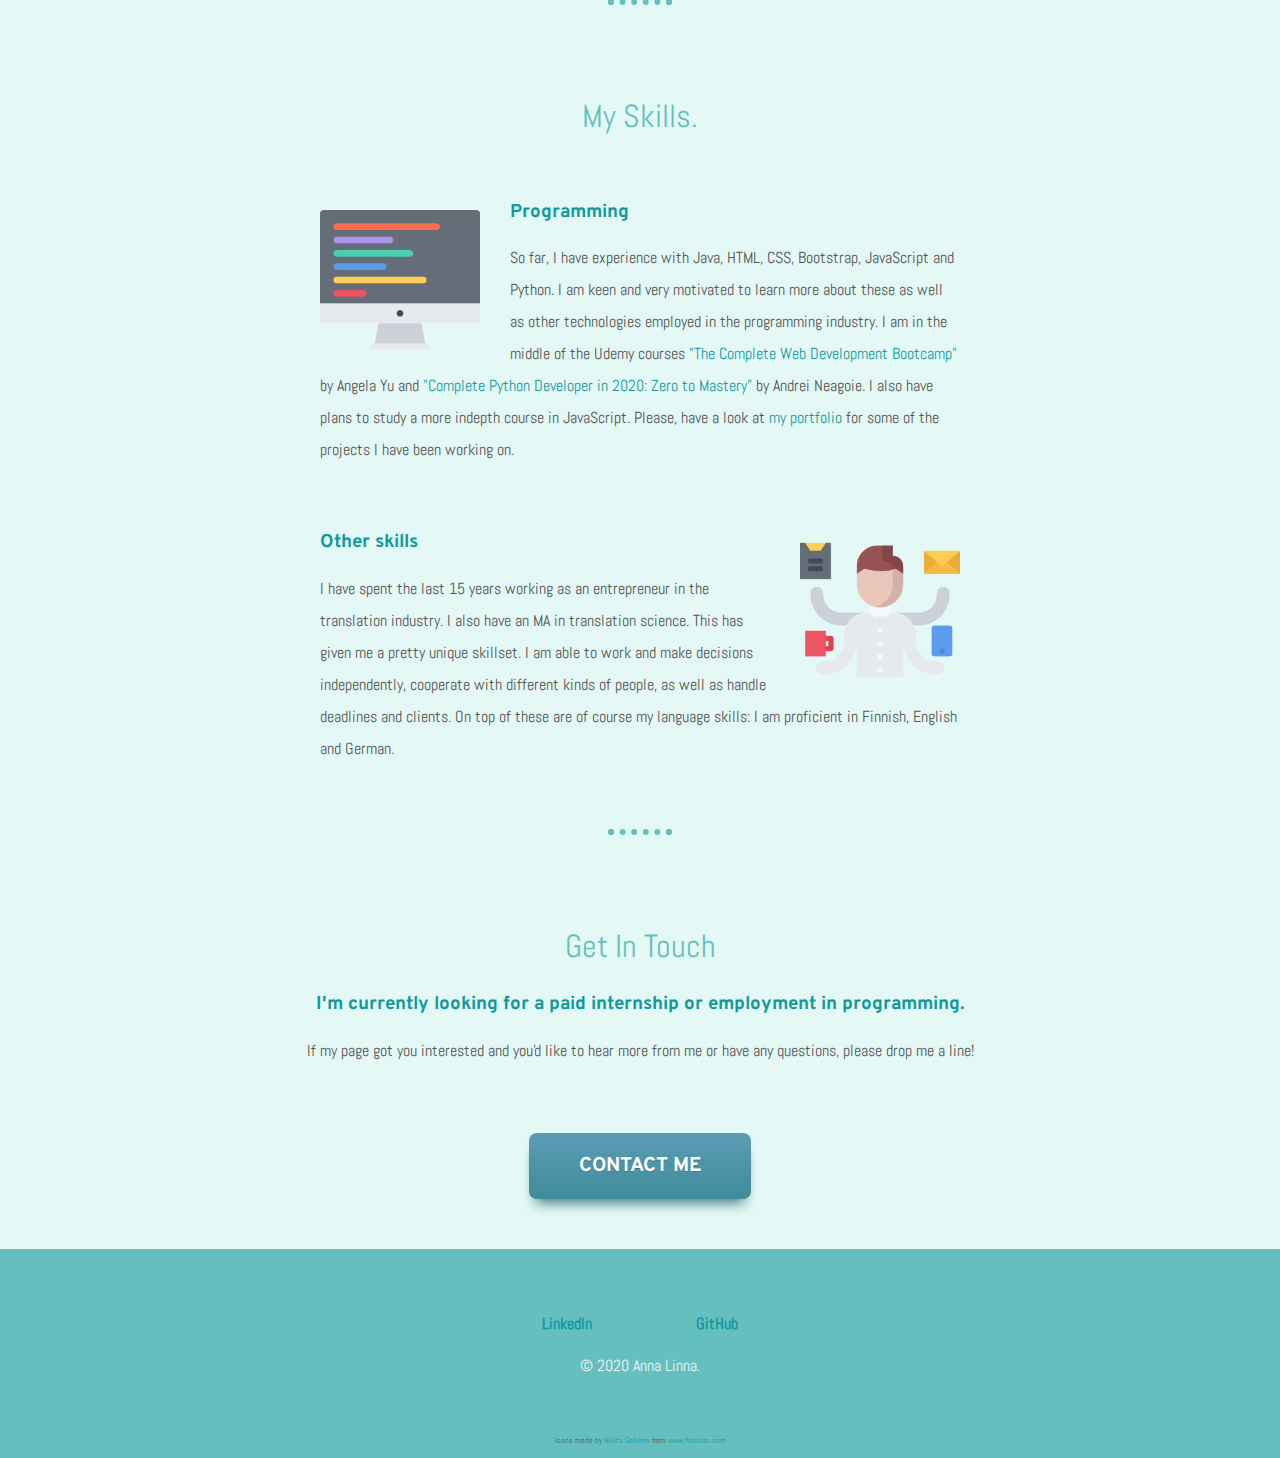
==== commit adbcf180: "Update index.html" ====
--- a/index.html
+++ b/index.html
@@ -13,7 +13,7 @@
 
   <div class="top-container">
     <a class="header-link" href="#contact">Contact</a>
-    <a class="header-link" href="portfolio.html">Portfolio</a>
+    <a class="header-link" href="portfolio.html">Projects</a>
     <a class="header-link">About</a>
     <h1>I'm Anna.</h1>
     <h2>an aspiring programmer.</h2>
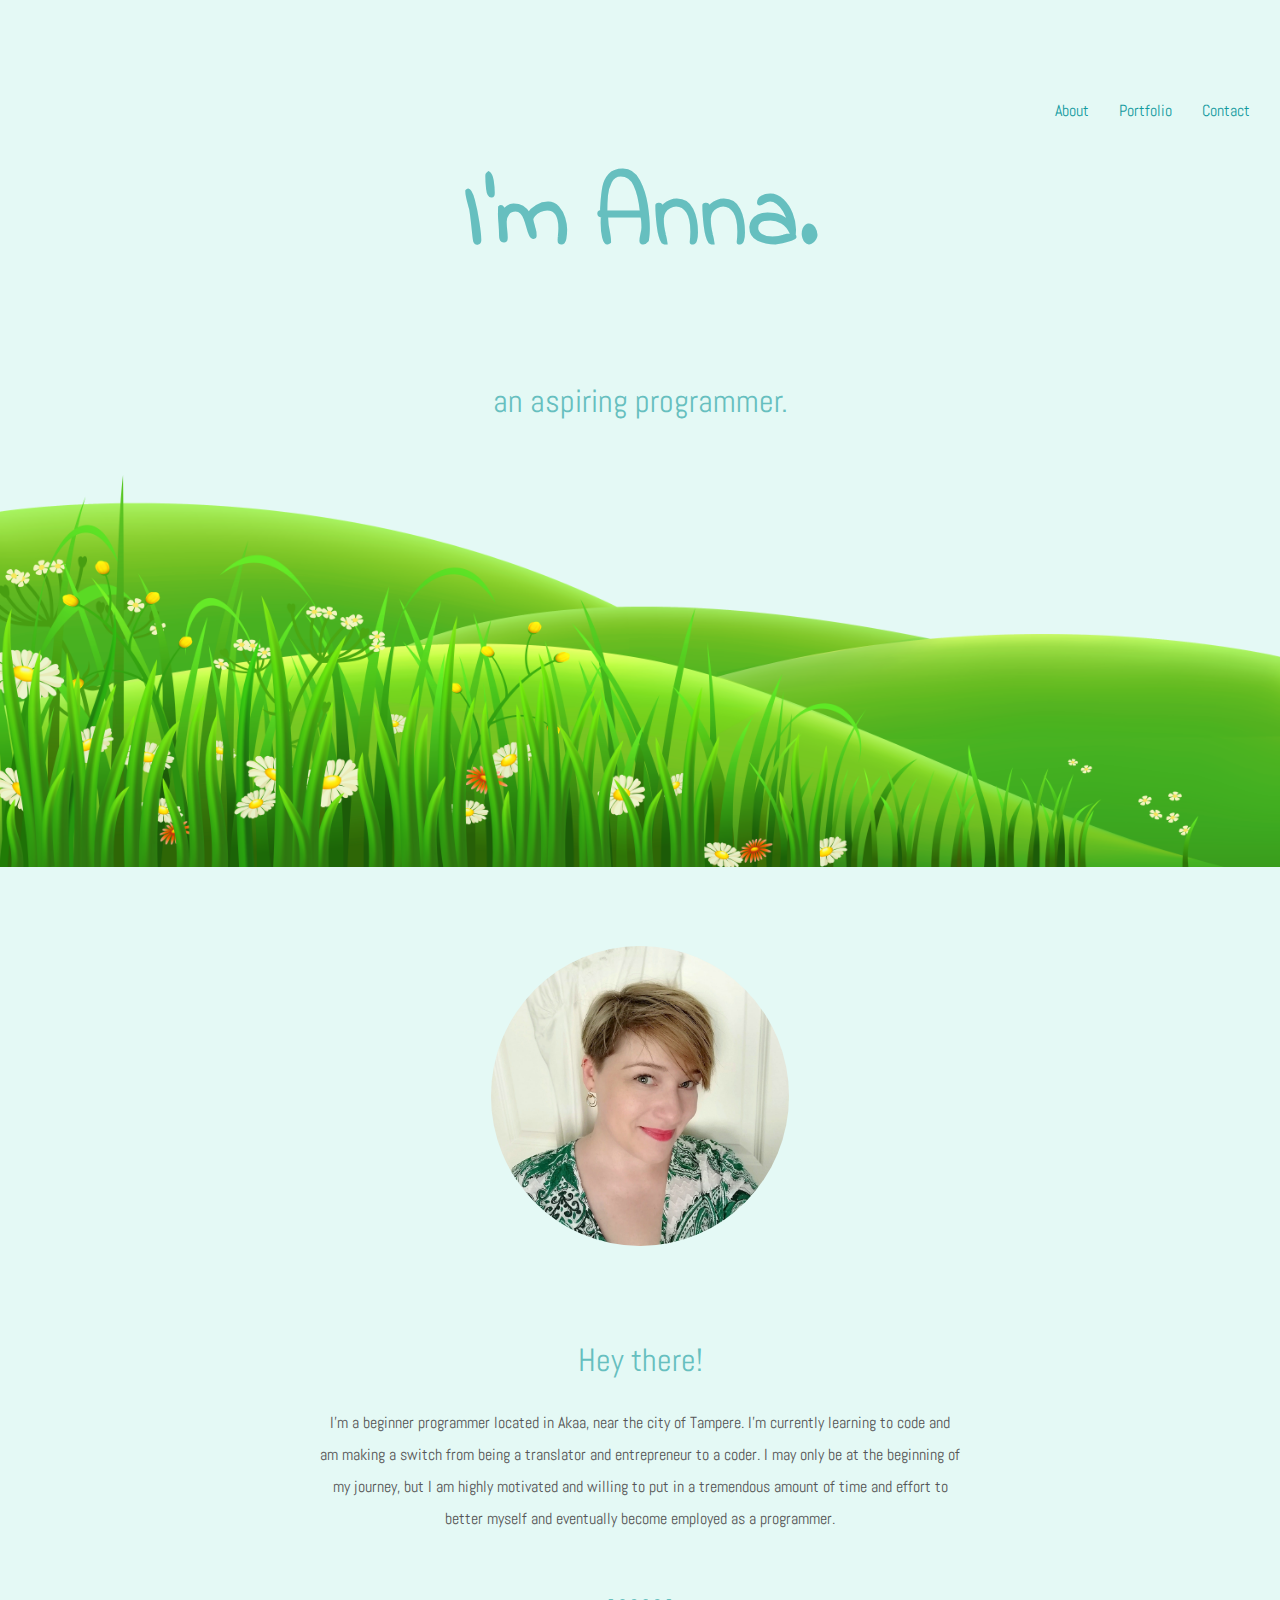
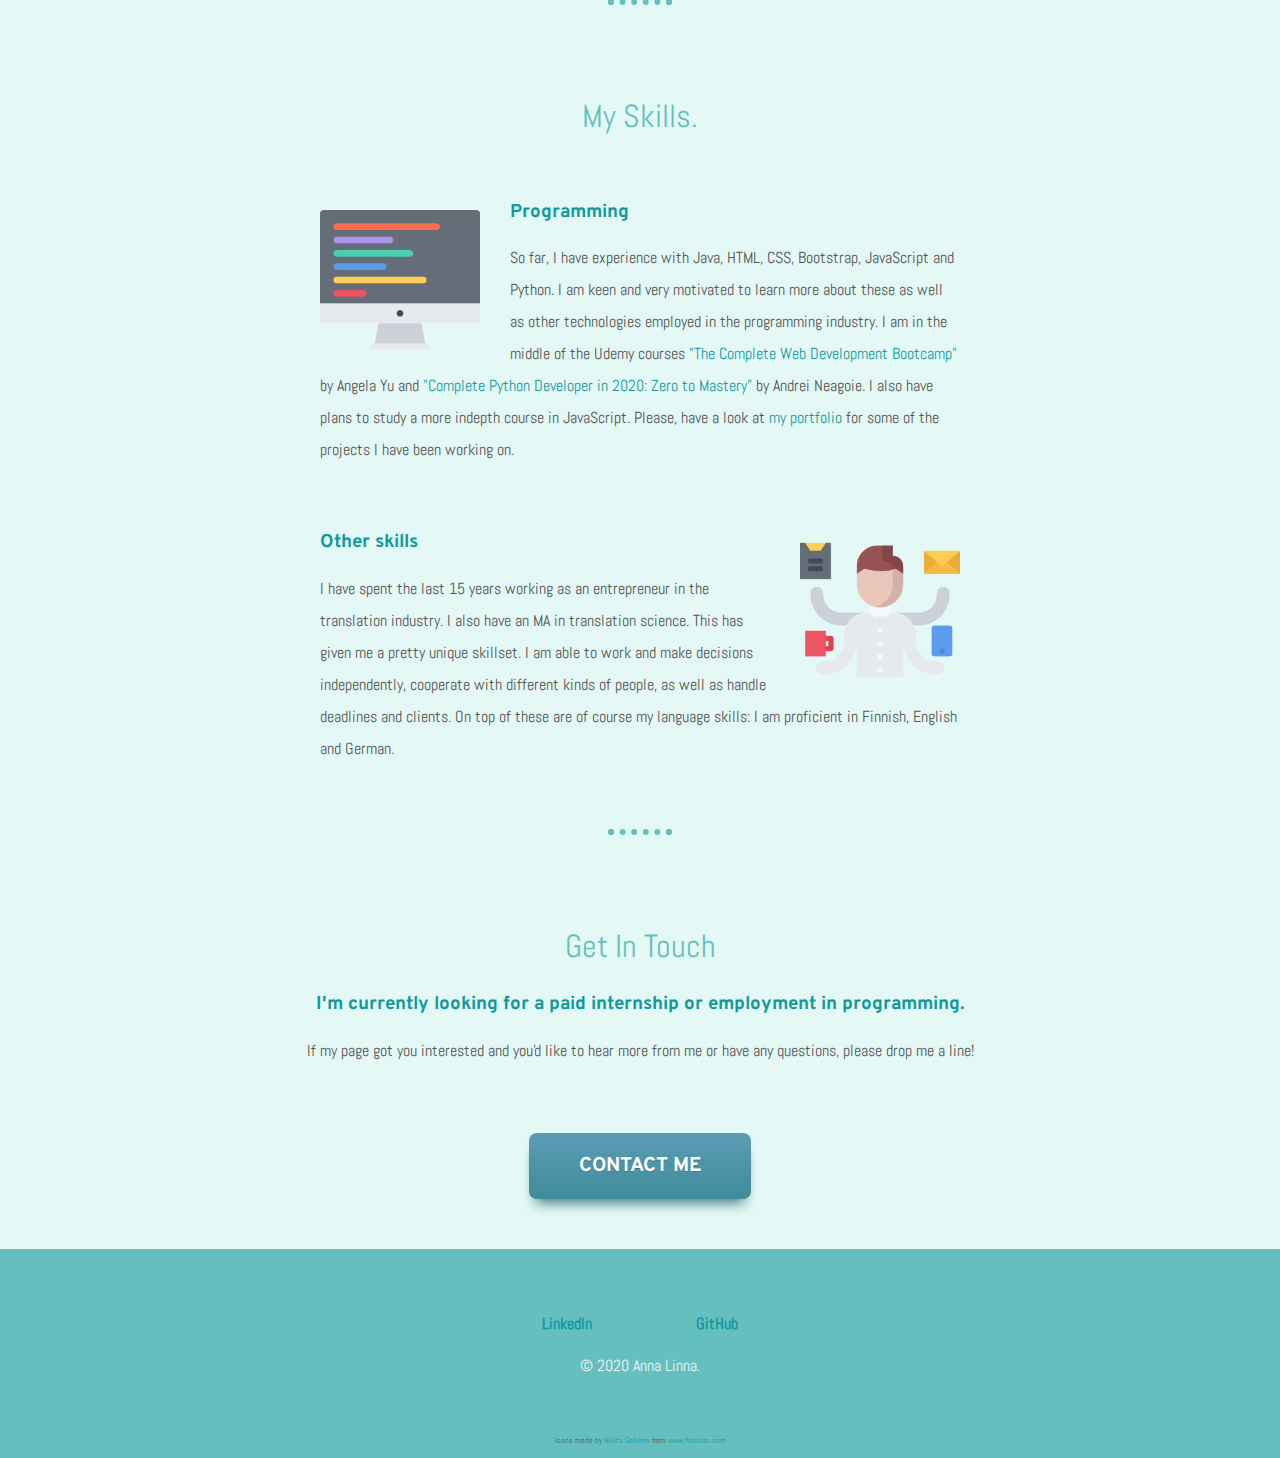
==== commit 7f237a6e: "Update index.html" ====
--- a/index.html
+++ b/index.html
@@ -13,7 +13,7 @@
 
   <div class="top-container">
     <a class="header-link" href="#contact">Contact</a>
-    <a class="header-link" href="portfolio.html">Projects</a>
+    <a class="header-link" href="portfolio.html">Portfolio</a>
     <a class="header-link">About</a>
     <h1>I'm Anna.</h1>
     <h2>an aspiring programmer.</h2>
